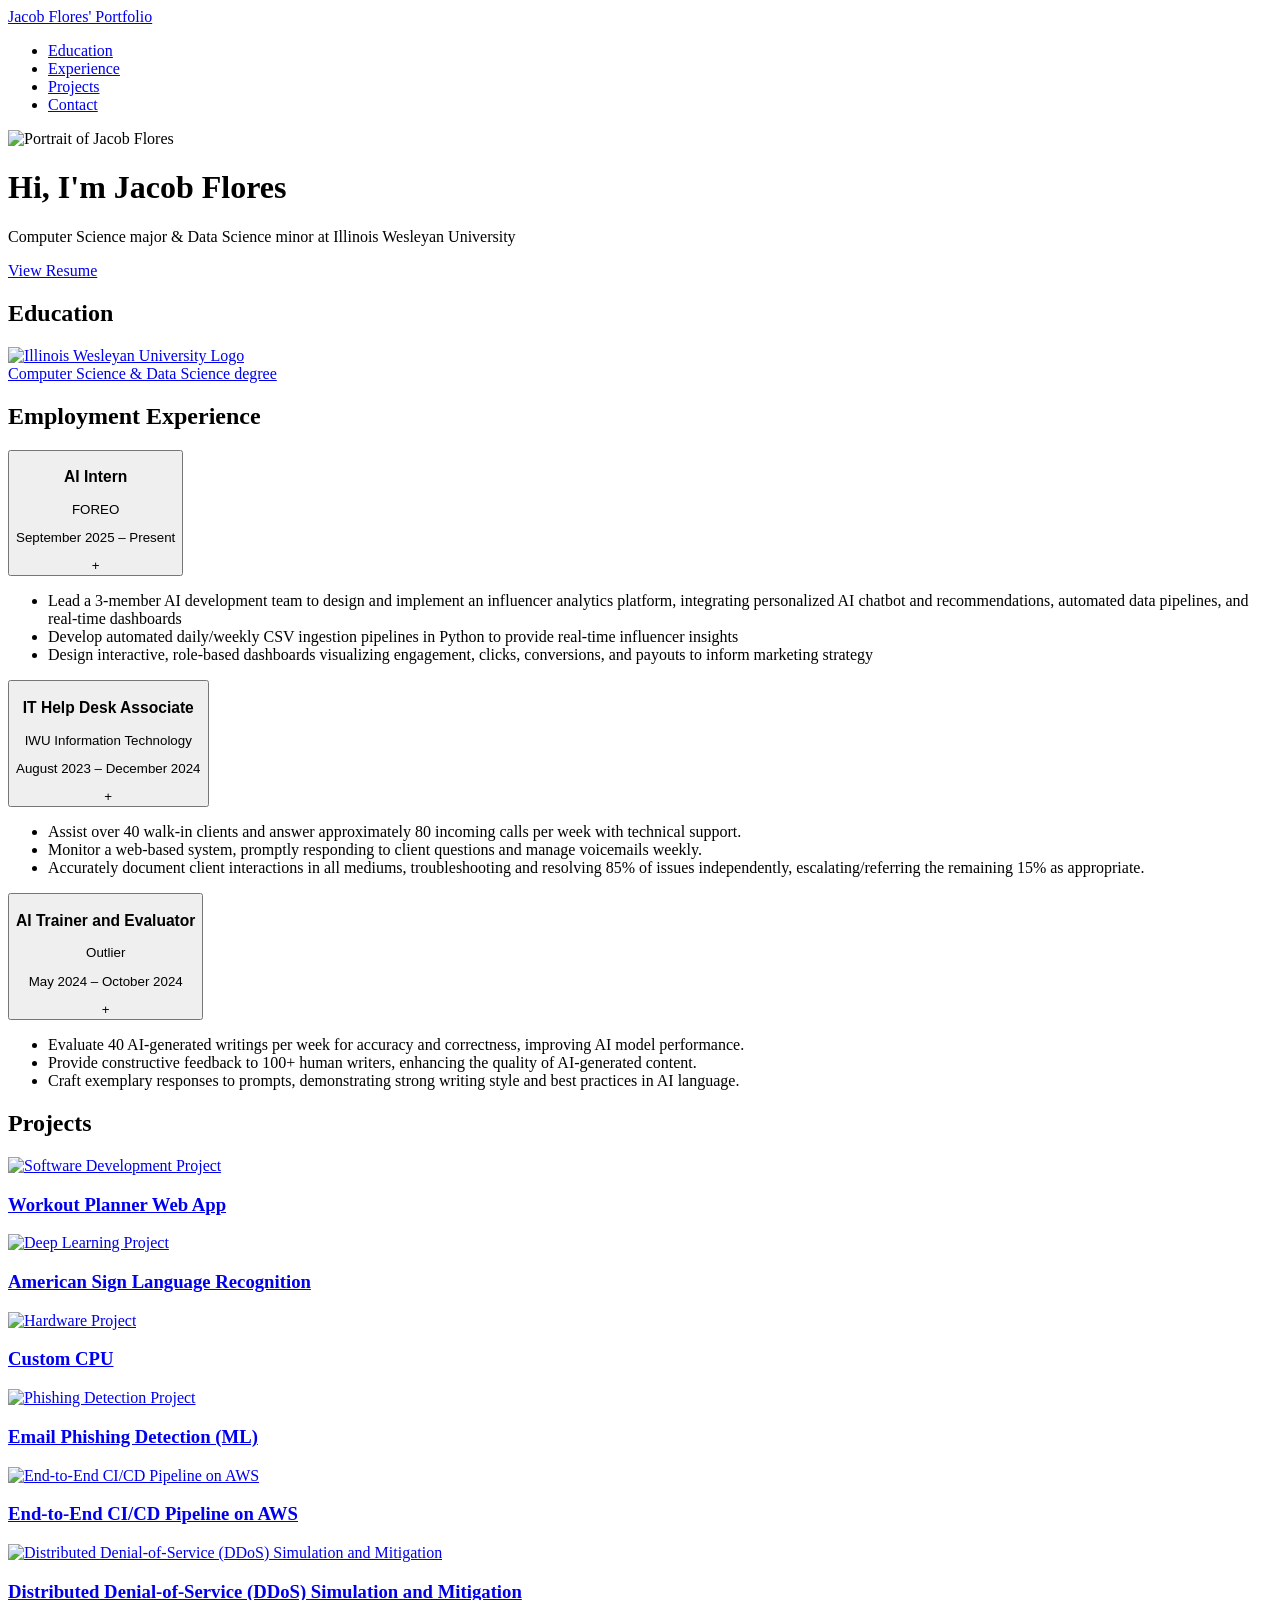
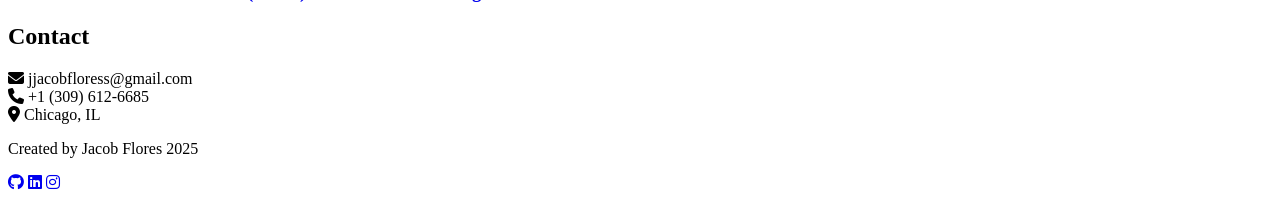
==== index.html @ dc947560 "Add portfolio files" ====
<!DOCTYPE html>
<html lang="en">
<head>
  <meta charset="UTF-8" />
  <meta name="viewport" content="width=device-width, initial-scale=1.0"/>
  <title>Jacob Flores | Portfolio</title>
  

  <link rel="icon" type="image/png" href="Images/favicon-16x16.png">


  <link rel="stylesheet" href="styles.css">
  <link rel="preconnect" href="https://fonts.googleapis.com"/>
  <link rel="preconnect" href="https://fonts.gstatic.com" crossorigin/>
  <link rel="stylesheet" href="https://cdnjs.cloudflare.com/ajax/libs/font-awesome/6.4.0/css/all.min.css"/>
  <link href="https://fonts.googleapis.com/css2?family=Poppins&display=swap" rel="stylesheet"/>
</head>
<body>

    <nav class="navbar">
  <div class="container nav-container">
    <a href="#home" class="nav-logo">Jacob Flores' Portfolio</a>
    <ul class="nav-links">
      <li><a href="#education">Education</a></li>
      <li><a href="#experience">Experience</a></li>
      <li><a href="#projects">Projects</a></li>
      <li><a href="#contact">Contact</a></li>
    </ul>
  </div>
</nav>

  <header class="header" id="home">
    <div class="header-content container">
      <div class="left-header">
        <img class="profile-img" src="Images/image_portfolio.jpg" alt="Portrait of Jacob Flores">
      </div>
      <div class="right-header">
        <h1>Hi, I'm <span>Jacob Flores</span></h1>
        <p>Computer Science major & Data Science minor at Illinois Wesleyan University</p>
        <a href="Resume/Jacob Flores - Resume.pdf" target="_blank" class="main-btn">View Resume</a>
        
      </div>
    </div>
  </header>

  <main class="container">
    <section class="section" id="education">
  <h2 class="section-title">Education</h2>
  <div class="education-grid">
    <a href="education.html" class="education-card">
      <img src="Images/iwu_logo.jpg" alt="Illinois Wesleyan University Logo">
      <div class="education-label">Computer Science & Data Science degree</div>
    </a>
  </div>
</section>

    <section class="section" id="experience">
  <h2 class="section-title">Employment Experience</h2>
  <div class="experience-grid">

    <div class="experience-block">
      <button class="experience-header" aria-expanded="false">
        <div>
          <h3>AI Intern</h3>
          <p class="company">FOREO</p>
          <p class="date">September 2025 – Present</p>
        </div>
        <span class="arrow">+</span>
      </button>
      <div class="experience-tasks">
        <ul>
          <li>Lead a 3-member AI development team to design and implement an influencer analytics platform, integrating personalized AI chatbot and recommendations, automated data pipelines, and real-time dashboards</li>
          <li>Develop automated daily/weekly CSV ingestion pipelines in Python to provide real-time influencer insights</li>
          <li>Design interactive, role-based dashboards visualizing engagement, clicks, conversions, and payouts to inform marketing strategy</li>
        </ul>
      </div>
    </div>

    <div class="experience-block">
      <button class="experience-header" aria-expanded="false">
        <div>
          <h3>IT Help Desk Associate</h3>
          <p class="company">IWU Information Technology</p>
          <p class="date">August 2023 – December 2024</p>
        </div>
        <span class="arrow">+</span>
      </button>
      <div class="experience-tasks">
        <ul>
          <li>Assist over 40 walk-in clients and answer approximately 80 incoming calls per week with technical support.</li>
          <li>Monitor a web-based system, promptly responding to client questions and manage voicemails weekly.</li>
          <li>Accurately document client interactions in all mediums, troubleshooting and resolving 85% of issues independently, escalating/referring the remaining 15% as appropriate.</li>
        </ul>
      </div>
    </div>

     <div class="experience-block">
      <button class="experience-header" aria-expanded="false">
        <div>
          <h3>AI Trainer and Evaluator</h3>
          <p class="company">Outlier</p>
          <p class="date">May 2024 – October 2024</p>
        </div>
        <span class="arrow">+</span>
      </button>
      <div class="experience-tasks">
        <ul>
          <li>Evaluate 40 AI-generated writings per week for accuracy and correctness, improving AI model performance.</li>
          <li>Provide constructive feedback to 100+ human writers, enhancing the quality of AI-generated content.</li>
          <li>Craft exemplary responses to prompts, demonstrating strong writing style and best practices in AI language.</li>
        </ul>
      </div>
    </div>
    
  </div>
</section>




    <section class="section" id="projects">
  <h2 class="section-title">Projects</h2>
  <div class="projects-grid">

    <a href="Projects/annotated-jfloresg_documentation.pdf" target="_blank" class="project-card">
      <div class="project-image">
        <img src="Images/website_logo.png" alt="Software Development Project">
      </div>
      <div class="project-info">
        <h3>Workout Planner Web App</h3>
      </div>
    </a>

    <a href="Projects/American_Sign_Language_Recognition.ipynb - Colab.pdf" target="_blank" class="project-card">
      <div class="project-image">
        <img src="Images/american_sign_language_logo.jpg" alt="Deep Learning Project">
      </div>
      <div class="project-info">
        <h3>American Sign Language Recognition</h3>
      </div>
    </a>

    <a href="#" class="project-card">
      <div class="project-image">
        <img src="Images/custom_cpu_logo.jpg" alt="Hardware Project">
      </div>
      <div class="project-info">
        <h3>Custom CPU</h3>
      </div>
    </a>

    <a href="Projects/(Project 1 - Jacob Flores) - Project_Notebook.ipynb - Colab.pdf" target="_blank" class="project-card">
      <div class="project-image">
        <img src="Images/phishing_detection_logo.jpg" alt="Phishing Detection Project">
      </div>
      <div class="project-info">
        <h3>Email Phishing Detection (ML)</h3>
      </div>
    </a>

    <a href="Projects/Project - CI_CD Pipeline on AWS.pdf" target="_blank" class="project-card">
      <div class="project-image">
        <img src="Images/AWS_logo.webp" alt="End-to-End CI/CD Pipeline on AWS">
      </div>
      <div class="project-info">
        <h3>End-to-End CI/CD Pipeline on AWS</h3>
      </div>
    </a>

    <a href="#" class="project-card">
      <div class="project-image">
        <img src="Images/ddos.jpeg" alt="Distributed Denial-of-Service (DDoS) Simulation and Mitigation">
      </div>
      <div class="project-info">
        <h3>Distributed Denial-of-Service (DDoS) Simulation and Mitigation</h3>
      </div>
    </a>

  </div>
</section>



    <section class="section" id="contact">
      <h2 class="section-title">Contact</h2>
      <div class="contact-info">
        <div><i class="fas fa-envelope"></i> jjacobfloress@gmail.com</div>
        <div><i class="fas fa-phone"></i> +1 (309) 612-6685</div>
        <div><i class="fas fa-map-marker-alt"></i> Chicago, IL</div>
      </div>
    </section>
  </main>

  <footer>
    <div class="footer-content container">
      <p>Created by Jacob Flores 2025</p>
      
      <div class="social-icons">
          <a href="https://github.com/JacobFloress" target="_blank" aria-label="GitHub"><i class="fab fa-github"></i></a>
          <a href="https://www.linkedin.com/in/jjacobfloress/" target="_blank" aria-label="LinkedIn"><i class="fab fa-linkedin"></i></a>
          <a href="https://www.instagram.com/jjacobfloress/" target="_blank" aria-label="Instagram"><i class="fab fa-instagram"></i></a>
        </div>
    </div>
  </footer>
</body>

<script>
  document.querySelectorAll('.experience-header').forEach(header => {
    header.addEventListener('click', () => {
      const block = header.parentElement;
      const expanded = block.classList.contains('expanded');

      // Collapse all
      document.querySelectorAll('.experience-block').forEach(b => {
        b.classList.remove('expanded');
        b.querySelector('.experience-header').setAttribute('aria-expanded', 'false');
      });

      // Expand current one if it wasn't already
      if (!expanded) {
        block.classList.add('expanded');
        header.setAttribute('aria-expanded', 'true');
      }
    });
  });
</script>

</html>
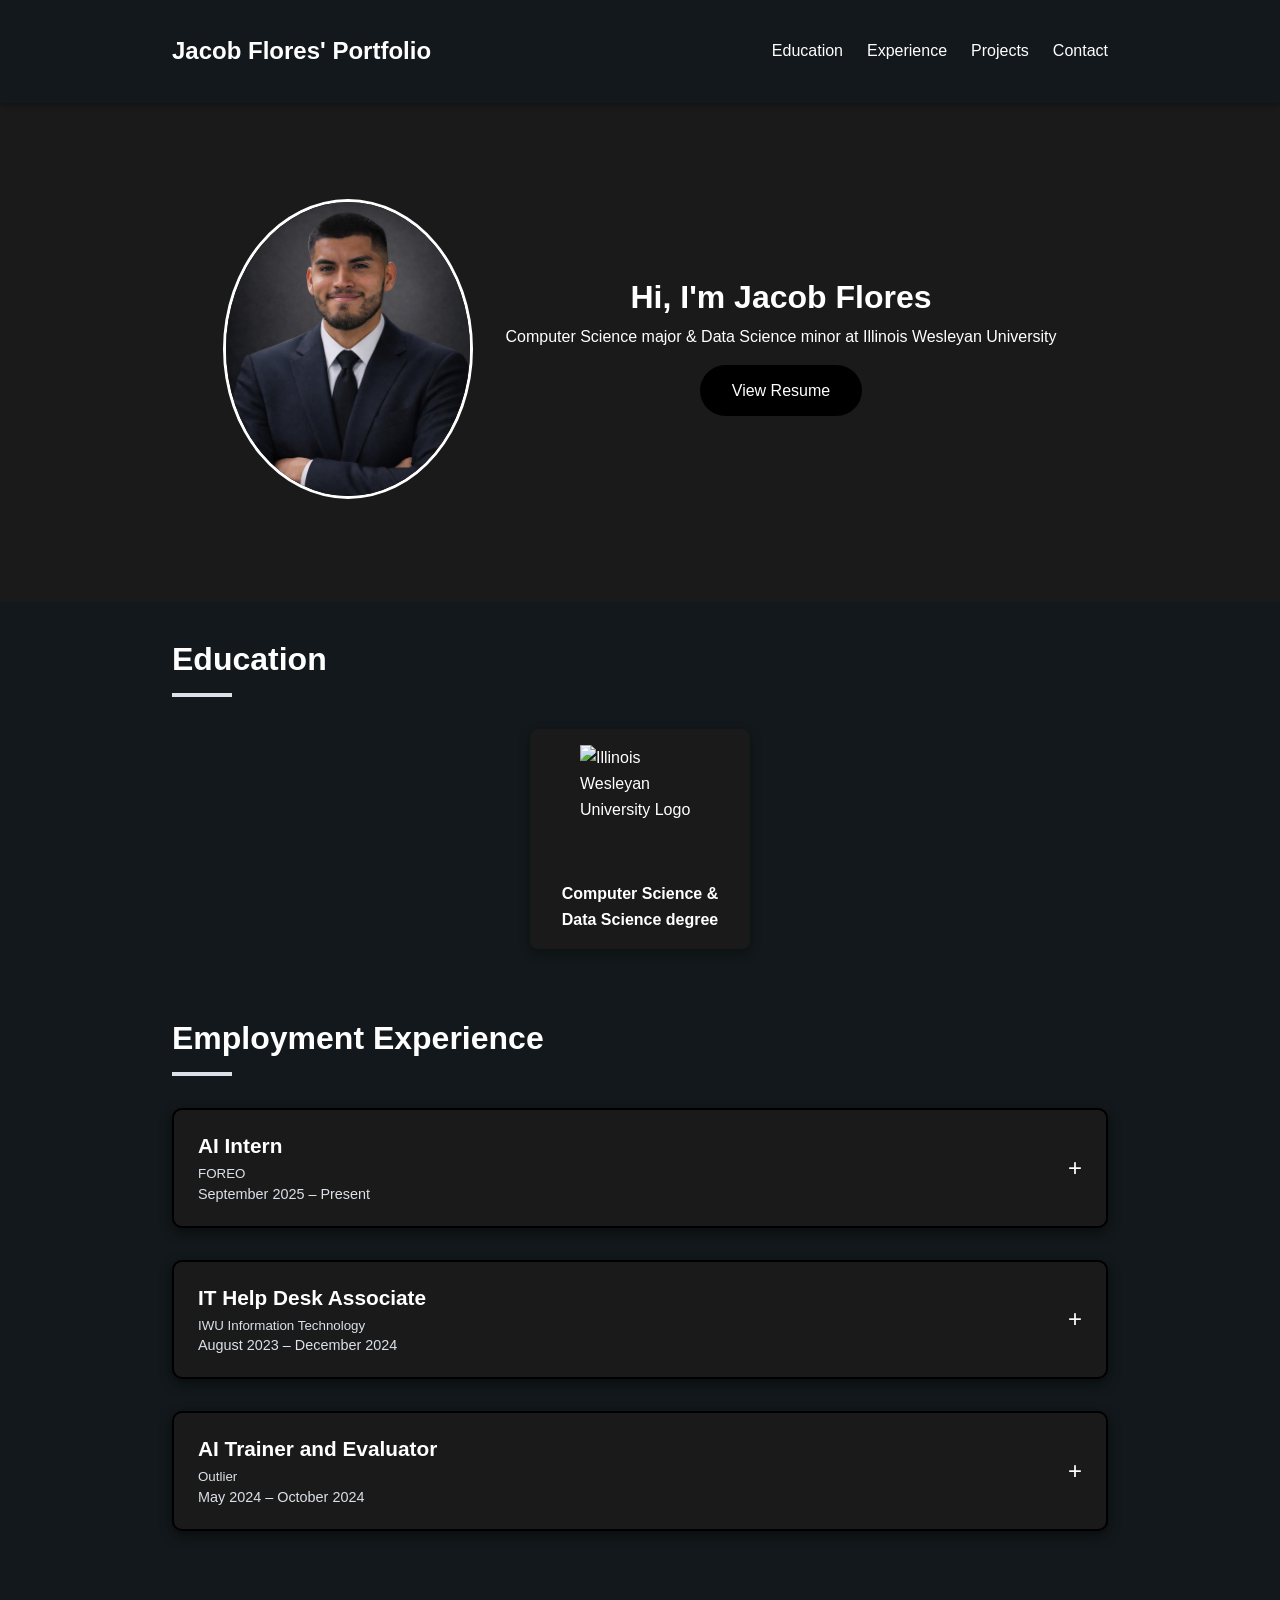
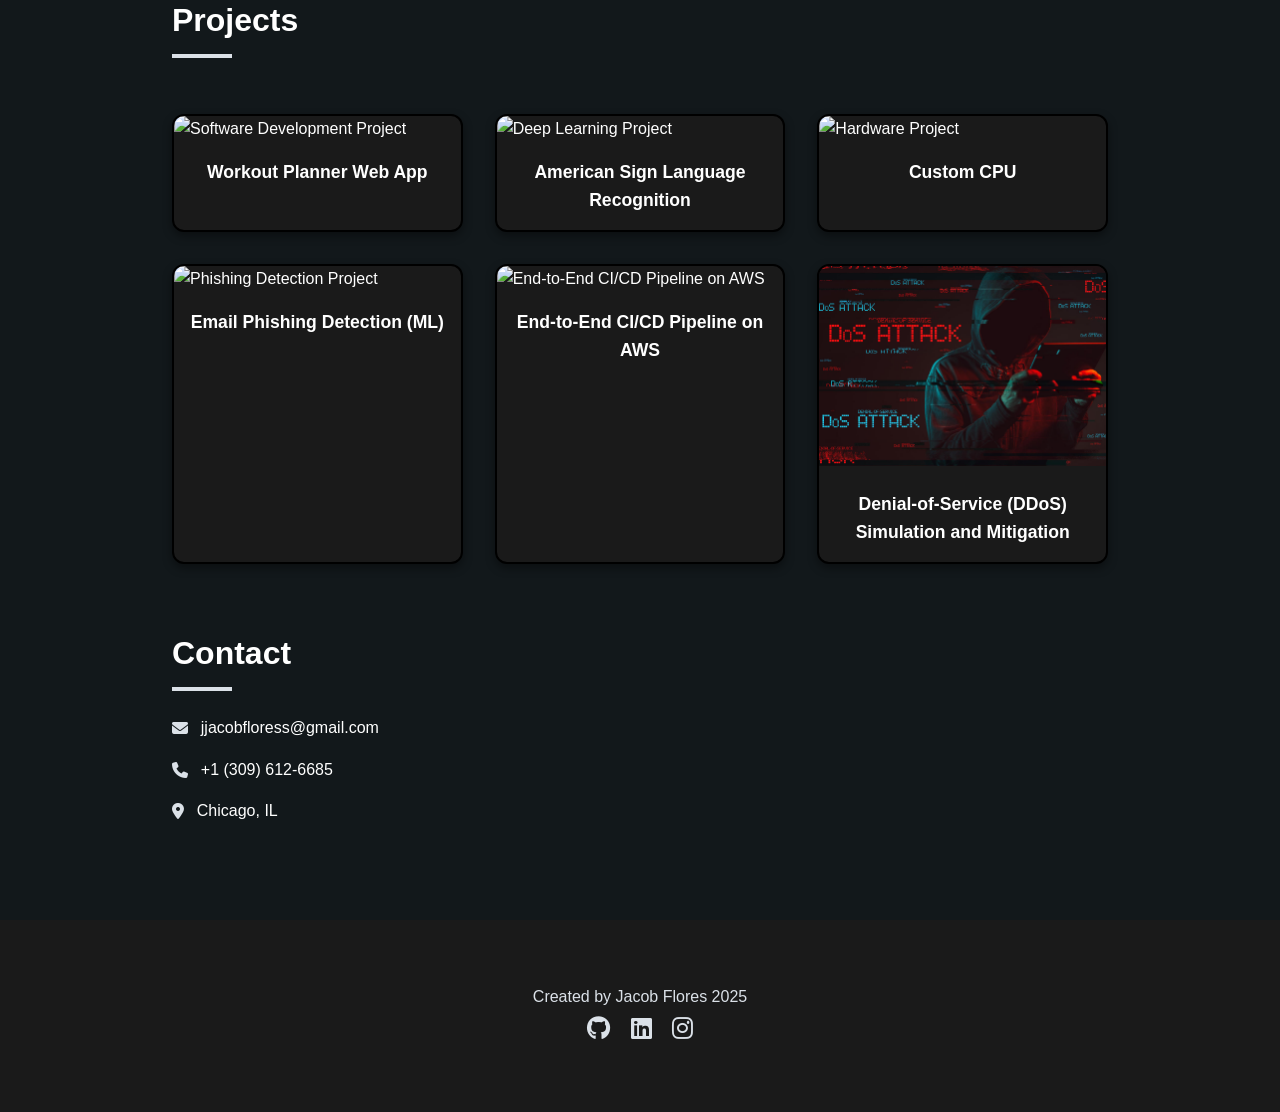
==== commit 72bb3982: "Update portfolio assets, resume, and project PDFs" ====
--- a/index.html
+++ b/index.html
@@ -131,7 +131,7 @@
       </div>
     </a>
 
-    <a href="Projects/American_Sign_Language_Recognition.ipynb - Colab.pdf" target="_blank" class="project-card">
+    <a href="Projects/American Sign Language Recognition Model.pdf" target="_blank" class="project-card">
       <div class="project-image">
         <img src="Images/american_sign_language_logo.jpg" alt="Deep Learning Project">
       </div>
@@ -158,7 +158,7 @@
       </div>
     </a>
 
-    <a href="Projects/Project - CI_CD Pipeline on AWS.pdf" target="_blank" class="project-card">
+    <a href="Projects/Project - CI_CD Pipeline on AWS (1).pdf" target="_blank" class="project-card">
       <div class="project-image">
         <img src="Images/AWS_logo.webp" alt="End-to-End CI/CD Pipeline on AWS">
       </div>
@@ -167,12 +167,12 @@
       </div>
     </a>
 
-    <a href="#" class="project-card">
-      <div class="project-image">
-        <img src="Images/ddos.jpeg" alt="Distributed Denial-of-Service (DDoS) Simulation and Mitigation">
-      </div>
-      <div class="project-info">
-        <h3>Distributed Denial-of-Service (DDoS) Simulation and Mitigation</h3>
+    <a href="Projects/jfloresg_project_report.pdf" target="_blank" class="project-card">
+      <div class="project-image">
+        <img src="Images/ddos.jpeg" alt="Denial-of-Service (DDoS) Simulation and Mitigation">
+      </div>
+      <div class="project-info">
+        <h3>Denial-of-Service (DDoS) Simulation and Mitigation</h3>
       </div>
     </a>
 
--- a/styles.css
+++ b/styles.css
@@ -0,0 +1,382 @@
+:root {
+  --primary: #000000;
+  --secondary: #1a1a1a;
+  --white: #fff;
+  --grey: #dbe1e8;
+  --dark: #12181b;
+  --radius: 8px;
+  --gap: 1.5rem;
+}
+
+* {
+  margin: 0;
+  padding: 0;
+  box-sizing: border-box;
+}
+
+body {
+  font-family: 'Poppins', sans-serif;
+  color: var(--white);
+  background: var(--dark);
+  line-height: 1.6;
+}
+
+a {
+  color: inherit;
+  text-decoration: none;
+}
+
+.container {
+  max-width: 1000px;
+  margin: 0 auto;
+  padding: 2rem;
+}
+
+.section {
+  margin-bottom: 4rem;
+}
+
+.section-title {
+  font-size: 2rem;
+  margin-bottom: 1.5rem;
+  position: relative;
+  color: var(--white);
+}
+
+.section-title::after {
+  content: '';
+  display: block;
+  width: 60px;
+  height: 4px;
+  background: var(--grey);
+  margin-top: 0.5rem;
+}
+
+.header {
+  background: var(--secondary);
+  color: var(--white);
+  padding: 4rem 0;
+  text-align: center;
+}
+
+.header-content {
+  display: flex;
+  flex-wrap: wrap;
+  align-items: center;
+  justify-content: center;
+}
+
+.profile-img {
+  width: 250px;
+  height: 300px;
+  border-radius: 50%;
+  object-fit: cover;
+  margin-right: 2rem;
+  border: 3px solid var(--white);
+}
+
+.main-btn {
+  display: inline-block;
+  margin: 1rem 0;
+  background: var(--primary);
+  color: var(--white);
+  padding: 0.8rem 2rem;
+  border-radius: 30px;
+  transition: filter 0.3s;
+}
+
+.main-btn:hover {
+  filter: brightness(1.1);
+  box-shadow: 0 6px 16px rgba(255, 255, 255, 0.15);
+}
+
+.social-icons a {
+  font-size: 1.5rem;
+  margin: 0 0.5rem;
+  transition: color 0.3s;
+}
+
+.social-icons a:hover {
+  color: var(--grey);
+}
+
+/* Navbar */
+.navbar {
+  background-color: var(--dark);
+  color: var(--white);
+  padding: 0.1px;
+  position: sticky;
+  top: 0;
+  width: 100%;
+  z-index: 1000;
+  box-shadow: 0 2px 5px rgba(0, 0, 0, 0.3);
+}
+
+.nav-container {
+  display: flex;
+  justify-content: space-between;
+  align-items: center;
+}
+
+.nav-logo {
+  font-size: 1.5rem;
+  font-weight: bold;
+  color: var(--white);
+  text-decoration: none;
+}
+
+.nav-links {
+  list-style: none;
+  display: flex;
+  gap: 1.5rem;
+}
+
+.nav-links li a {
+  color: var(--white);
+  text-decoration: none;
+  font-weight: 500;
+  transition: color 0.3s;
+}
+
+.nav-links li a:hover {
+  color: var(--grey);
+}
+
+@media (max-width: 768px) {
+  .nav-links {
+    flex-wrap: wrap;
+    justify-content: center;
+  }
+
+  .header-content {
+    flex-direction: column;
+    text-align: center;
+  }
+
+  .profile-img {
+    margin: 0 0 1.5rem;
+  }
+}
+
+/* Timeline */
+.timeline {
+  border-left: 3px solid var(--grey);
+  padding-left: 2rem;
+}
+
+.timeline-item {
+  display: flex;
+  margin-bottom: 2rem;
+}
+
+.timeline-item .icon {
+  background: var(--secondary);
+  color: var(--white);
+  padding: 1rem;
+  border-radius: 50%;
+  margin-right: 1rem;
+  display: flex;
+}
+
+.timeline-item .content h3 {
+  margin: 0.5rem 0;
+}
+
+.timeline-item .duration {
+  display: block;
+  font-size: 0.9rem;
+  color: var(--grey);
+}
+
+/* Education Cards */
+.education-grid {
+  display: flex;
+  justify-content: center;
+  margin-top: 2rem;
+}
+
+.education-card {
+  display: flex;
+  flex-direction: column;
+  align-items: center;
+  text-decoration: none;
+  background: var(--secondary);
+  padding: 1rem;
+  border-radius: var(--radius);
+  box-shadow: 0 4px 12px rgba(0, 0, 0, 0.3);
+  transition: transform 0.3s ease;
+  cursor: pointer;
+  width: 220px;
+}
+
+.education-card:hover {
+  transform: scale(1.05);
+  box-shadow: 0 6px 16px rgba(255, 255, 255, 0.15);
+}
+
+.education-card img {
+  width: 120px;
+  height: 120px;
+  object-fit: contain;
+  margin-bottom: 1rem;
+}
+
+.education-label {
+  text-align: center;
+  color: var(--white);
+  font-weight: bold;
+}
+
+/* Experience Cards */
+.experience-grid {
+  display: flex;
+  flex-direction: column;
+  gap: 2rem;
+  margin-top: 2rem;
+}
+
+.experience-block {
+  border: 2px solid black;
+  border-radius: 10px;
+  background-color: var(--secondary);
+  overflow: hidden;
+  box-shadow: 0 4px 12px rgba(0, 0, 0, 0.5);
+  transition: transform 0.3s ease;
+}
+
+.experience-block:hover {
+  transform: scale(1.02);
+  box-shadow: 0 6px 16px rgba(255, 255, 255, 0.15);
+}
+
+.experience-header {
+  width: 100%;
+  background: none;
+  color: var(--white);
+  text-align: left;
+  border: none;
+  padding: 1.5rem;
+  font-family: inherit;
+  cursor: pointer;
+  display: flex;
+  justify-content: space-between;
+  align-items: center;
+}
+
+.experience-header h3 {
+  margin: 0;
+  font-size: 1.3rem;
+}
+
+.experience-header .company {
+  margin-top: 0.5rem;
+  font-weight: 500;
+  color: var(--grey);
+}
+
+.experience-header .date {
+  font-size: 0.9rem;
+  color: var(--grey);
+  margin-top: 0.3rem;
+}
+
+.arrow {
+  font-size: 1.5rem;
+  transition: transform 0.3s ease;
+}
+
+.experience-header[aria-expanded="true"] .arrow {
+  transform: rotate(45deg);
+}
+
+.experience-tasks {
+  max-height: 0;
+  overflow: hidden;
+  padding: 0 1.5rem;
+  opacity: 0;
+  pointer-events: none;
+  transition: all 0.4s ease;
+}
+
+.experience-block.expanded .experience-tasks {
+  max-height: 500px;
+  padding: 1rem 1.5rem 1.5rem;
+  opacity: 1;
+  pointer-events: auto;
+}
+
+.experience-block.expanded .arrow {
+  transform: rotate(45deg);
+}
+
+/* Projects Section */
+.projects-grid {
+  display: grid;
+  grid-template-columns: repeat(auto-fit, minmax(250px, 1fr));
+  gap: 2rem;
+  padding-top: 2rem;
+}
+
+.project-card {
+  display: block;
+  text-decoration: none;
+  color: inherit;
+  background-color: var(--secondary);
+  border: 2px solid black;
+  border-radius: 12px;
+  overflow: hidden;
+  box-shadow: 0 4px 10px rgba(0, 0, 0, 0.4);
+  transition: transform 0.3s ease, box-shadow 0.3s ease;
+}
+
+.project-card:hover {
+  transform: scale(1.03);
+  box-shadow: 0 6px 16px rgba(255, 255, 255, 0.15);
+}
+
+.project-image img {
+  width: 100%;
+  height: 200px;
+  object-fit: cover;
+}
+
+.project-info {
+  padding: 1rem;
+  text-align: center;
+}
+
+.project-info h3 {
+  font-size: 1.1rem;
+  color: var(--white);
+  margin: 0;
+}
+
+/* Contact */
+.contact-info div {
+  display: flex;
+  align-items: center;
+  margin-bottom: 1rem;
+  font-size: 1rem;
+}
+
+.contact-info i {
+  margin-right: 0.8rem;
+  color: var(--grey);
+}
+
+/* Footer */
+footer {
+  background: var(--secondary);
+  color: var(--grey);
+  padding: 2rem 0;
+  text-align: center;
+}
+
+.footer-links a {
+  margin: 0 1rem;
+  font-size: 0.9rem;
+}
+
+.footer-links a:hover {
+  text-decoration: underline;
+}
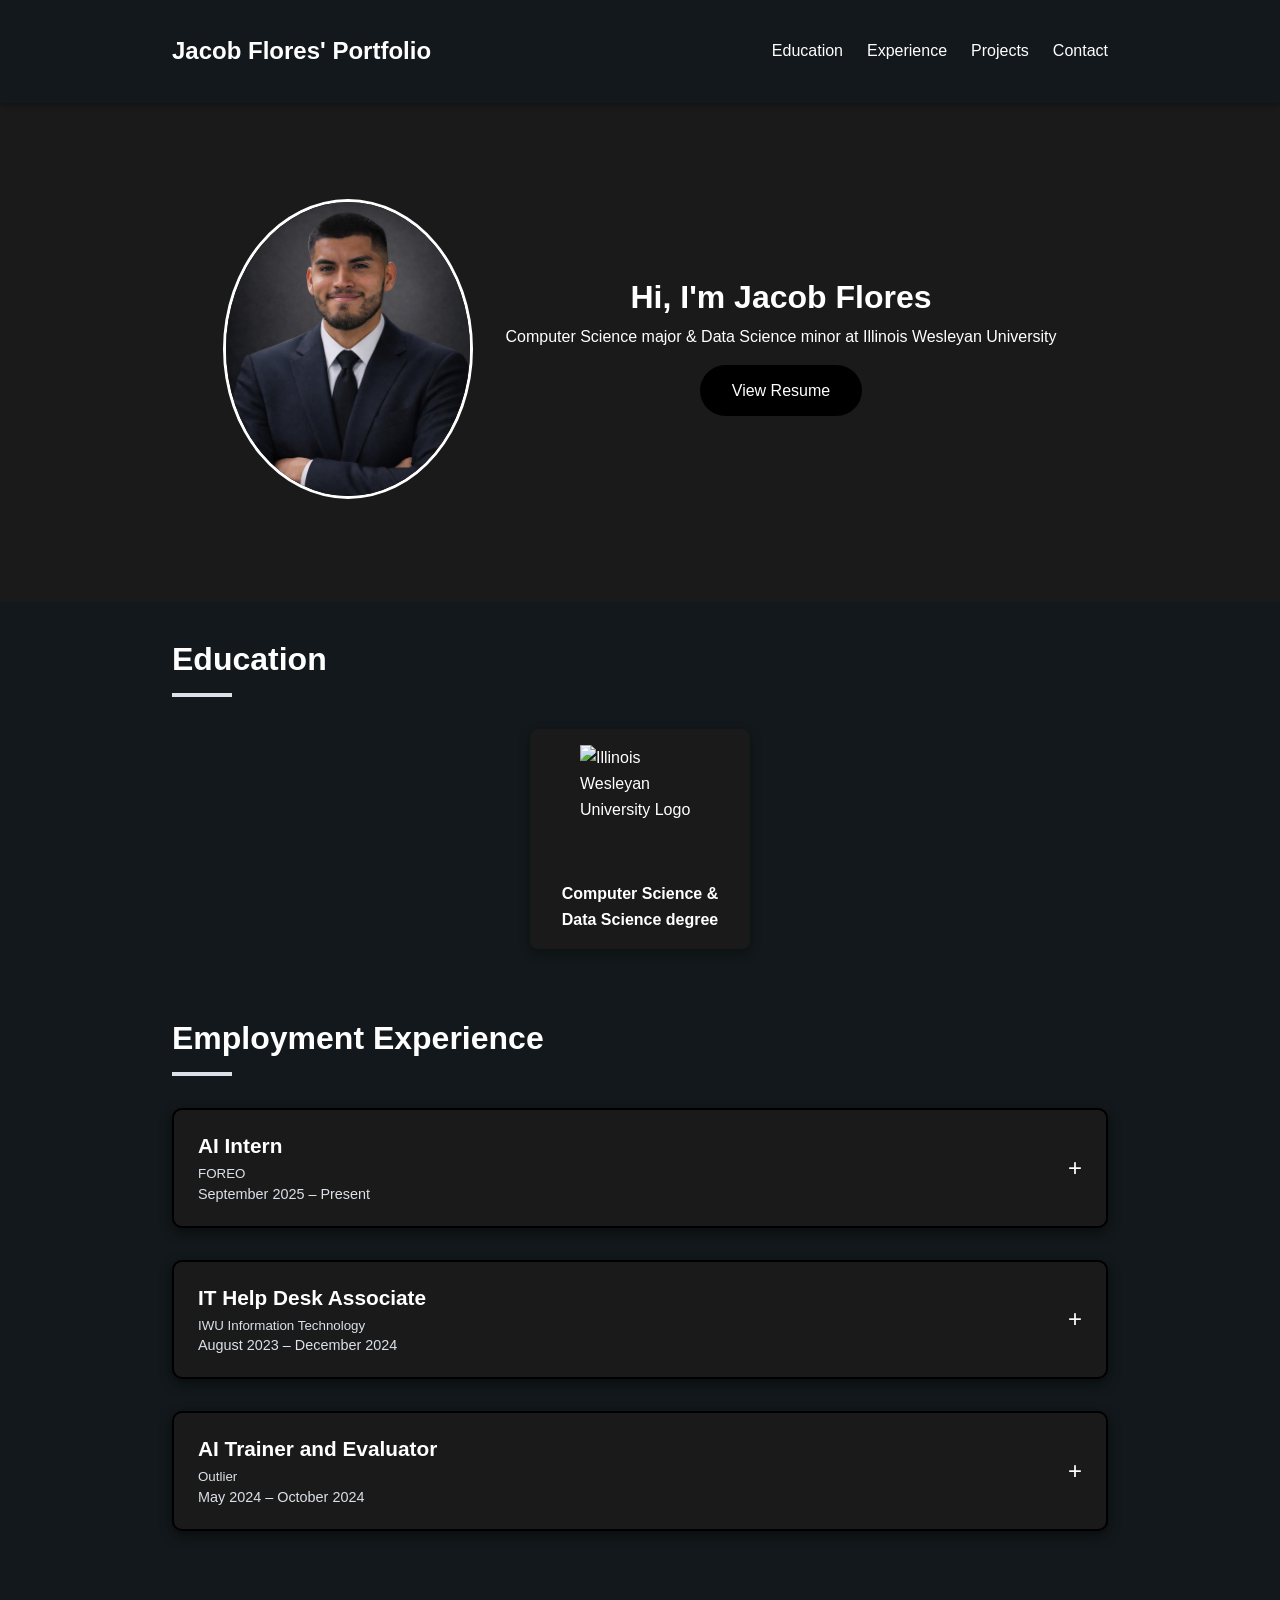
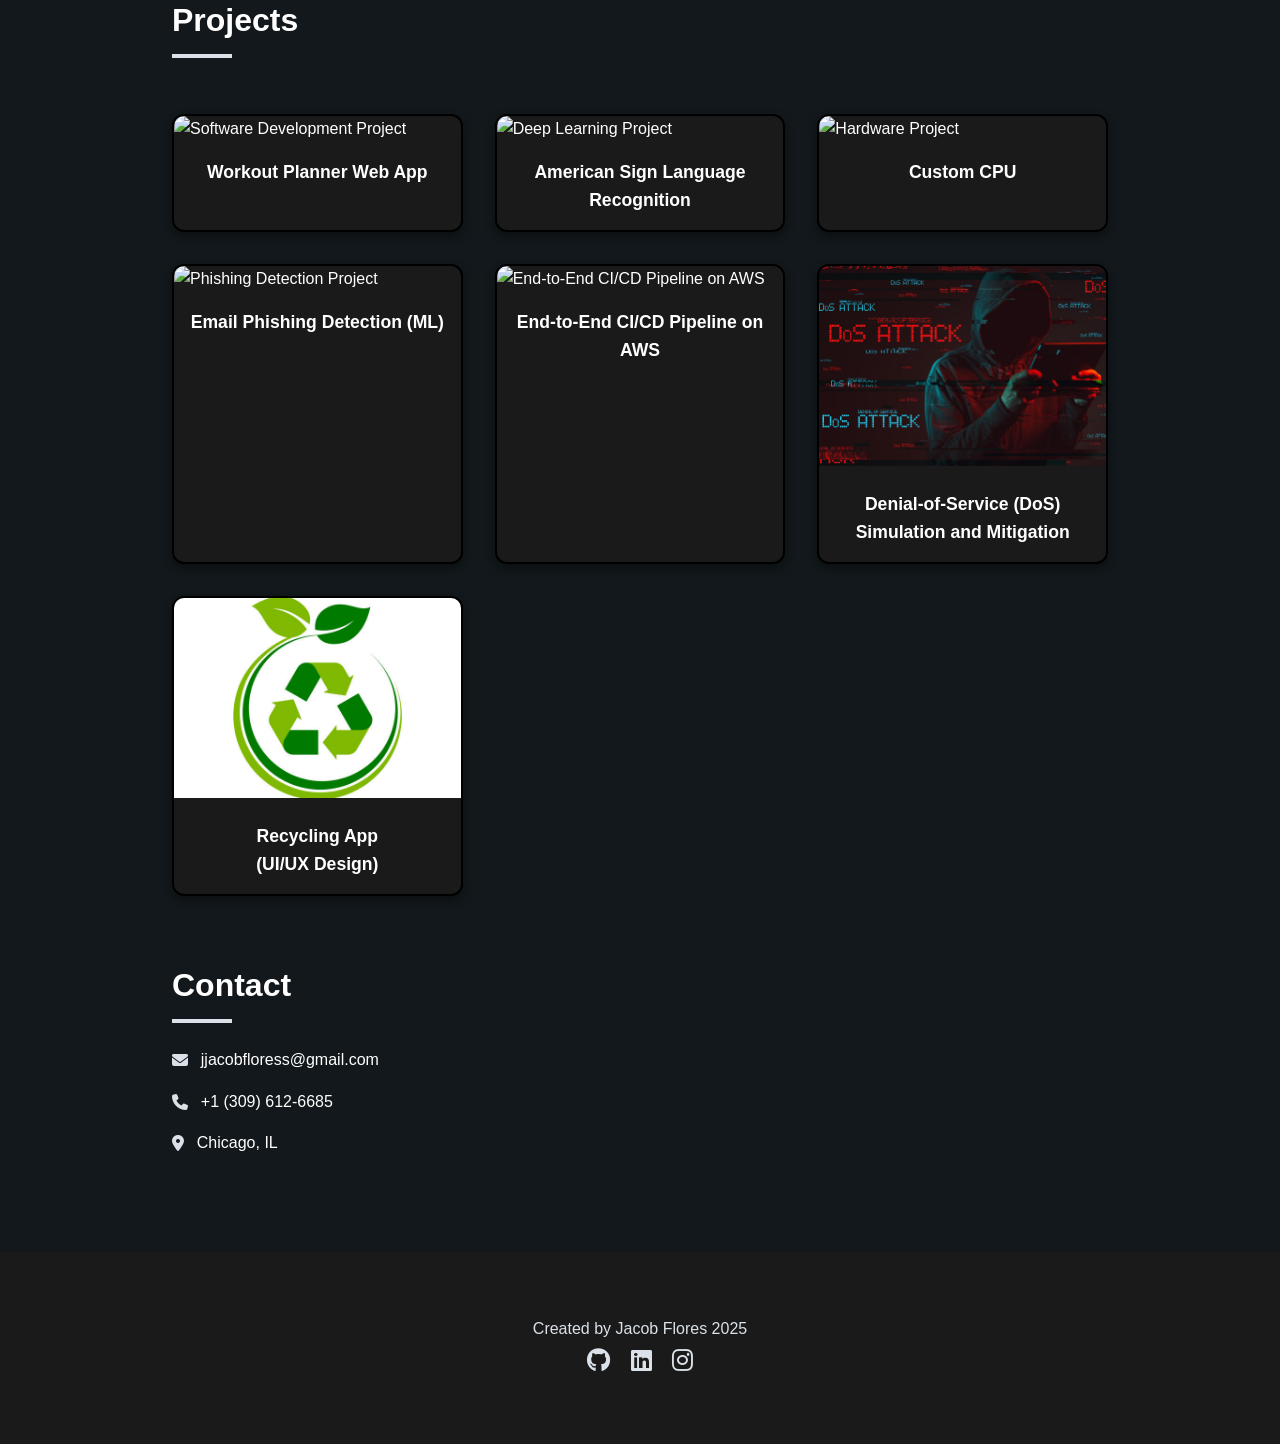
==== commit 0e3957f0: "Added Recycling App (UI/UX Design) project" ====
--- a/index.html
+++ b/index.html
@@ -172,7 +172,16 @@
         <img src="Images/ddos.jpeg" alt="Denial-of-Service (DDoS) Simulation and Mitigation">
       </div>
       <div class="project-info">
-        <h3>Denial-of-Service (DDoS) Simulation and Mitigation</h3>
+        <h3>Denial-of-Service (DoS) Simulation and Mitigation</h3>
+      </div>
+    </a>
+
+    <a href="https://www.figma.com/proto/P62gNUHRTtr5GyRmI8kLeF/Recycling-App---Jacob-Flores?node-id=0-1&t=dCpGa96c69zAcFPD-1" target="_blank" class="project-card">
+      <div class="project-image">
+        <img src="Images/Recyclingapp.jpg" alt="Recycling App (UI/UX Design)">
+      </div>
+      <div class="project-info">
+        <h3>Recycling App <br>(UI/UX Design)</h3>
       </div>
     </a>
 
